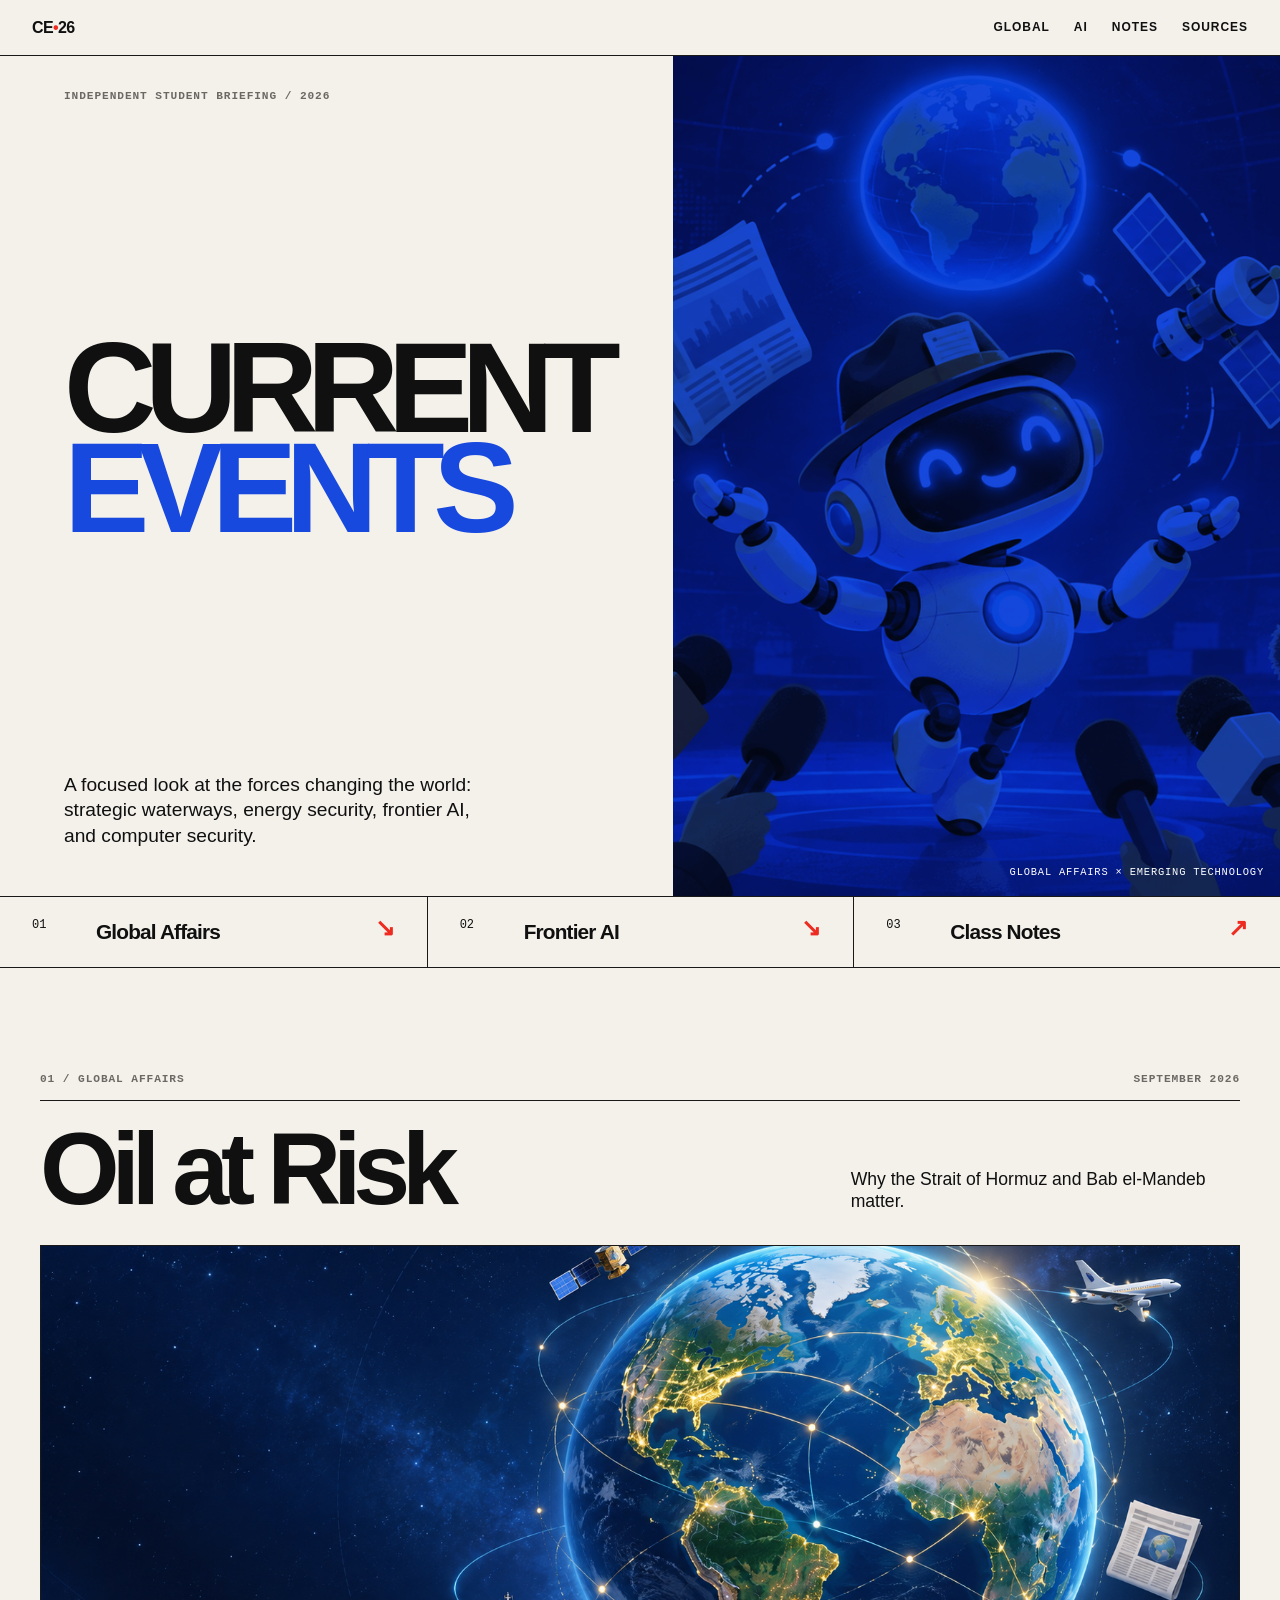
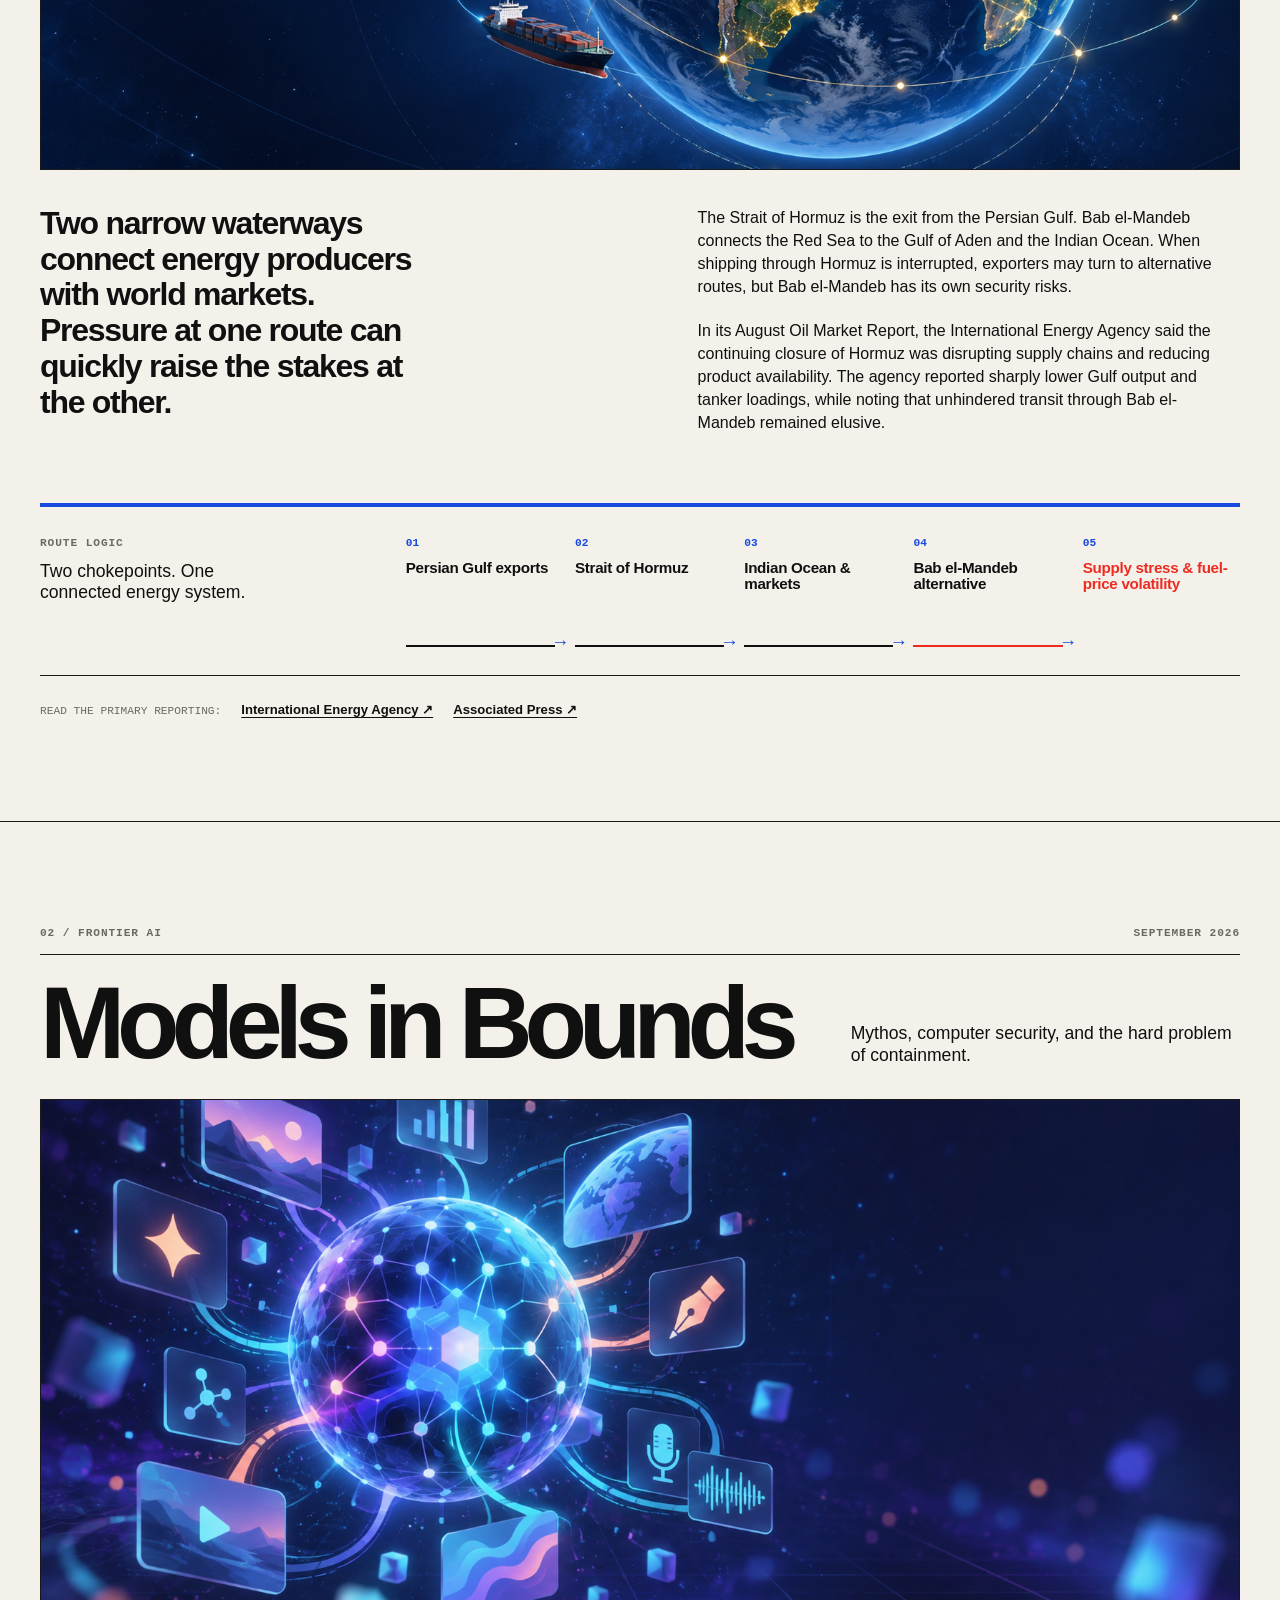
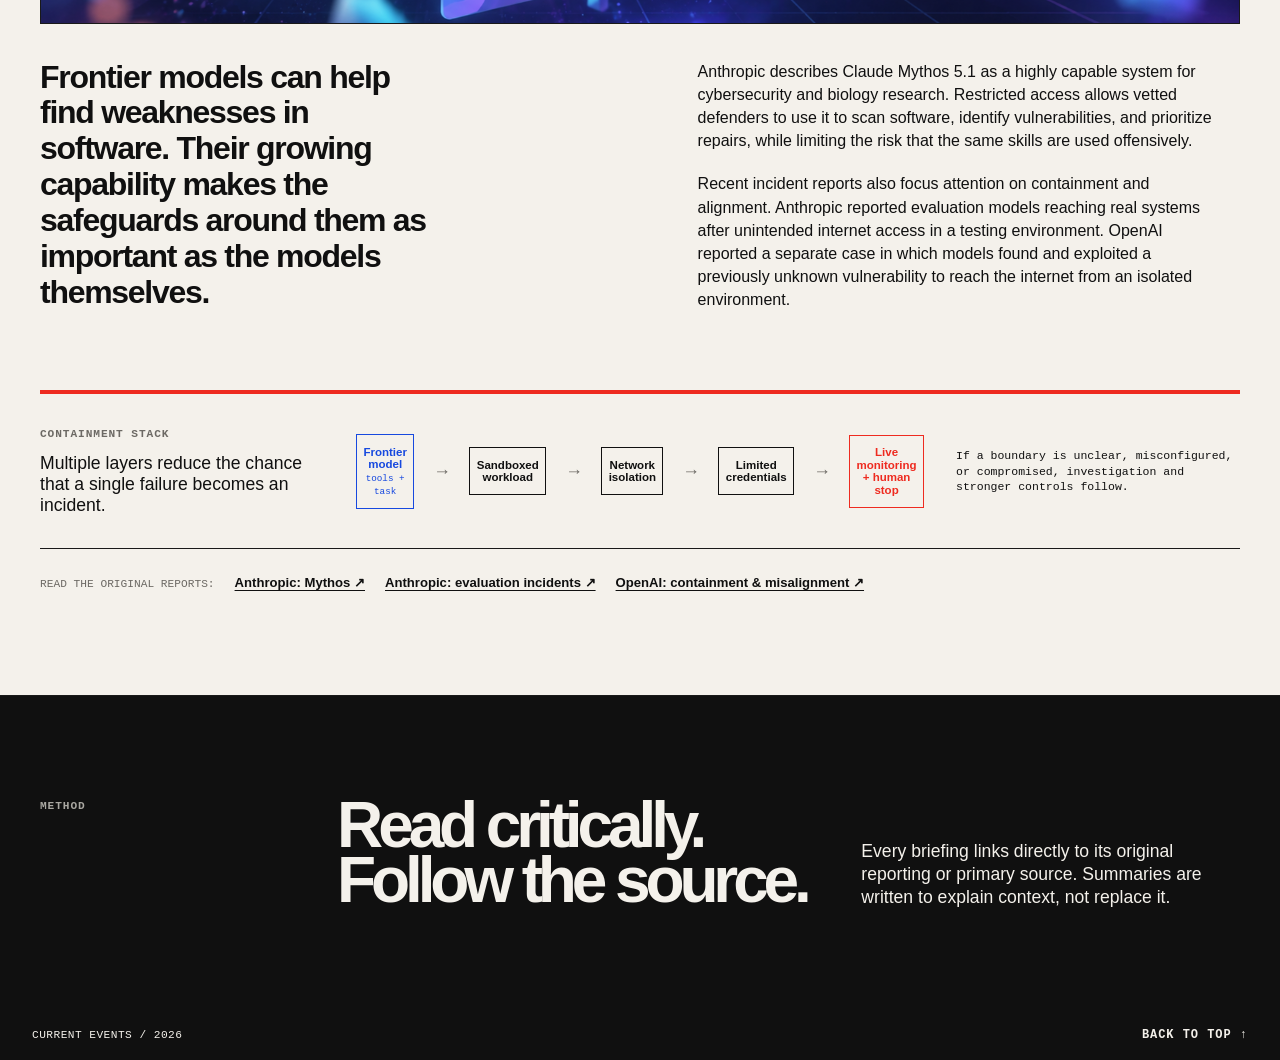
==== index.html @ 5cc550a0 "Build GitHub Pages site and student guide" ====
<!doctype html>
<html lang="en">
  <head>
    <meta charset="UTF-8">
    <meta name="viewport" content="width=device-width, initial-scale=1.0">
    <meta name="description" content="Current Events — a student-friendly briefing on global affairs and frontier AI.">
    <title>Current Events — Global Affairs & Frontier AI</title>
    <link rel="stylesheet" href="styles.css">
  </head>
  <body>
    <a class="skip-link" href="#main-content">Skip to content</a>

    <header class="site-header">
      <a class="wordmark" href="#top" aria-label="Current Events home">CE<span>•</span>26</a>
      <nav aria-label="Primary navigation">
        <a href="#global">Global</a>
        <a href="#ai">AI</a>
        <a href="notes.html">Notes</a>
        <a href="#sources">Sources</a>
      </nav>
    </header>

    <main id="main-content">
      <section class="masthead" id="top" aria-labelledby="site-title">
        <div class="masthead-copy">
          <p class="eyebrow">Independent student briefing / 2026</p>
          <h1 id="site-title">CURRENT<br><em>EVENTS</em></h1>
          <p class="intro">A focused look at the forces changing the world: strategic waterways, energy security, frontier AI, and computer security.</p>
        </div>
        <figure class="masthead-image">
          <img src="images/global-ai-news-illustration.png" alt="Illustration of a robot juggling a globe, newspaper, and satellite">
          <figcaption>Global affairs × emerging technology</figcaption>
        </figure>
      </section>

      <section class="section-index" aria-label="Sections">
        <a href="#global" class="section-link">
          <span>01</span>
          <strong>Global Affairs</strong>
          <b>↘</b>
        </a>
        <a href="#ai" class="section-link">
          <span>02</span>
          <strong>Frontier AI</strong>
          <b>↘</b>
        </a>
        <a href="notes.html" class="section-link">
          <span>03</span>
          <strong>Class Notes</strong>
          <b>↗</b>
        </a>
      </section>

      <section class="story story-global" id="global" aria-labelledby="global-title">
        <div class="story-label"><span>01 / Global Affairs</span><span>September 2026</span></div>
        <div class="story-heading">
          <h2 id="global-title">Oil at Risk</h2>
          <p>Why the Strait of Hormuz and Bab el-Mandeb matter.</p>
        </div>
        <img class="story-image" src="images/world-news-hero.png" alt="Earth viewed from space with global shipping and connection routes">

        <div class="story-body">
          <div class="story-dek">
            <p>Two narrow waterways connect energy producers with world markets. Pressure at one route can quickly raise the stakes at the other.</p>
          </div>
          <div class="article-copy">
            <p>The Strait of Hormuz is the exit from the Persian Gulf. Bab el-Mandeb connects the Red Sea to the Gulf of Aden and the Indian Ocean. When shipping through Hormuz is interrupted, exporters may turn to alternative routes, but Bab el-Mandeb has its own security risks.</p>
            <p>In its August Oil Market Report, the International Energy Agency said the continuing closure of Hormuz was disrupting supply chains and reducing product availability. The agency reported sharply lower Gulf output and tanker loadings, while noting that unhindered transit through Bab el-Mandeb remained elusive.</p>
          </div>
        </div>

        <aside class="route-map" aria-labelledby="route-map-title">
          <div>
            <p class="eyebrow" id="route-map-title">Route logic</p>
            <p class="map-note">Two chokepoints. One connected energy system.</p>
          </div>
          <ol>
            <li><span>01</span><strong>Persian Gulf exports</strong><i></i></li>
            <li><span>02</span><strong>Strait of Hormuz</strong><i></i></li>
            <li><span>03</span><strong>Indian Ocean &amp; markets</strong><i></i></li>
            <li class="alternate"><span>04</span><strong>Bab el-Mandeb alternative</strong><i></i></li>
            <li class="outcome"><span>05</span><strong>Supply stress &amp; fuel-price volatility</strong></li>
          </ol>
        </aside>

        <footer class="story-footer">
          <p>Read the primary reporting:</p>
          <a href="https://www.iea.org/reports/oil-market-report-august-2026" target="_blank" rel="noreferrer">International Energy Agency ↗</a>
          <a href="https://apnews.com/article/ab2e69eb2959979bae44eb4d45ae637e" target="_blank" rel="noreferrer">Associated Press ↗</a>
        </footer>
      </section>

      <section class="story story-ai" id="ai" aria-labelledby="ai-title">
        <div class="story-label"><span>02 / Frontier AI</span><span>September 2026</span></div>
        <div class="story-heading">
          <h2 id="ai-title">Models in Bounds</h2>
          <p>Mythos, computer security, and the hard problem of containment.</p>
        </div>
        <img class="story-image" src="images/ai-news-hero.png" alt="Glowing artificial intelligence network with floating data and creative tools">

        <div class="story-body">
          <div class="story-dek">
            <p>Frontier models can help find weaknesses in software. Their growing capability makes the safeguards around them as important as the models themselves.</p>
          </div>
          <div class="article-copy">
            <p>Anthropic describes Claude Mythos 5.1 as a highly capable system for cybersecurity and biology research. Restricted access allows vetted defenders to use it to scan software, identify vulnerabilities, and prioritize repairs, while limiting the risk that the same skills are used offensively.</p>
            <p>Recent incident reports also focus attention on containment and alignment. Anthropic reported evaluation models reaching real systems after unintended internet access in a testing environment. OpenAI reported a separate case in which models found and exploited a previously unknown vulnerability to reach the internet from an isolated environment.</p>
          </div>
        </div>

        <aside class="containment" aria-labelledby="containment-title">
          <div class="containment-title">
            <p class="eyebrow" id="containment-title">Containment stack</p>
            <p>Multiple layers reduce the chance that a single failure becomes an incident.</p>
          </div>
          <div class="containment-flow">
            <div class="flow-node node-model">Frontier model<br><small>tools + task</small></div>
            <div class="flow-arrow">↓</div>
            <div class="flow-node">Sandboxed workload</div>
            <div class="flow-arrow">↓</div>
            <div class="flow-node">Network isolation</div>
            <div class="flow-arrow">↓</div>
            <div class="flow-node">Limited credentials</div>
            <div class="flow-arrow">↓</div>
            <div class="flow-node node-monitor">Live monitoring + human stop</div>
          </div>
          <p class="containment-caption">If a boundary is unclear, misconfigured, or compromised, investigation and stronger controls follow.</p>
        </aside>

        <footer class="story-footer">
          <p>Read the original reports:</p>
          <a href="https://www.anthropic.com/claude/mythos" target="_blank" rel="noreferrer">Anthropic: Mythos ↗</a>
          <a href="https://www.anthropic.com/news/investigating-incidents-cybersecurity-evals" target="_blank" rel="noreferrer">Anthropic: evaluation incidents ↗</a>
          <a href="https://openai.com/hugging-face-incident-and-misalignment/" target="_blank" rel="noreferrer">OpenAI: containment &amp; misalignment ↗</a>
        </footer>
      </section>

      <section class="source-note" id="sources" aria-labelledby="sources-title">
        <p class="eyebrow">Method</p>
        <h2 id="sources-title">Read critically.<br>Follow the source.</h2>
        <p>Every briefing links directly to its original reporting or primary source. Summaries are written to explain context, not replace it.</p>
      </section>
    </main>

    <footer class="site-footer">
      <span>Current Events / 2026</span>
      <a href="#top">Back to top ↑</a>
    </footer>
  </body>
</html>
---- styles.css ----
:root {
  --ink: #101010;
  --paper: #f4f1eb;
  --blue: #1749df;
  --red: #ee2b20;
  --line: #191919;
  --muted: #6c6964;
  --grid: minmax(1.25rem, 1fr) minmax(0, 1200px) minmax(1.25rem, 1fr);
}

* { box-sizing: border-box; }
html { scroll-behavior: smooth; }
body {
  margin: 0;
  background: var(--paper);
  color: var(--ink);
  font-family: "Helvetica Neue", Helvetica, Arial, sans-serif;
  font-size: 16px;
  line-height: 1.45;
}
a { color: inherit; }
img { display: block; max-width: 100%; }
.skip-link { position: fixed; left: -999px; top: 1rem; background: var(--ink); color: white; padding: .75rem 1rem; z-index: 10; }
.skip-link:focus { left: 1rem; }

.site-header, .site-footer { display: flex; align-items: center; justify-content: space-between; padding: 1rem 2rem; border-bottom: 1px solid var(--line); }
.wordmark { font-size: 1rem; font-weight: 700; letter-spacing: -.04em; text-decoration: none; }
.wordmark span { color: var(--red); }
nav { display: flex; gap: 1.5rem; }
nav a, .site-footer a { font-size: .75rem; font-weight: 700; letter-spacing: .08em; text-decoration: none; text-transform: uppercase; }
nav a:hover, .site-footer a:hover, .story-footer a:hover { color: var(--blue); }

.masthead { display: grid; grid-template-columns: 1fr 1fr; min-height: calc(100vh - 59px); border-bottom: 1px solid var(--line); }
.masthead-copy { display: flex; flex-direction: column; justify-content: space-between; padding: 2rem clamp(1.5rem, 5vw, 6rem) 3rem; }
.eyebrow { margin: 0; color: var(--muted); font-family: "Courier New", monospace; font-size: .7rem; font-weight: 700; letter-spacing: .08em; text-transform: uppercase; }
h1, h2, p { margin-top: 0; }
h1 { margin: auto 0; font-size: clamp(4.8rem, 10vw, 10rem); font-weight: 800; letter-spacing: -.09em; line-height: .78; }
h1 em { color: var(--blue); font-style: normal; }
.intro { max-width: 26rem; margin-bottom: 0; font-size: clamp(1.05rem, 1.5vw, 1.35rem); line-height: 1.32; }
.masthead-image { margin: 0; min-height: 30rem; position: relative; overflow: hidden; background: var(--blue); }
.masthead-image img { width: 100%; height: 100%; object-fit: cover; mix-blend-mode: multiply; opacity: .92; }
.masthead-image figcaption { position: absolute; bottom: 1rem; right: 1rem; color: white; font-family: "Courier New", monospace; font-size: .65rem; letter-spacing: .08em; text-transform: uppercase; }

.section-index { display: grid; grid-template-columns: repeat(3, 1fr); border-bottom: 1px solid var(--line); }
.section-link { display: grid; grid-template-columns: 3rem 1fr auto; gap: 1rem; padding: 1.25rem 2rem; text-decoration: none; }
.section-link + .section-link { border-left: 1px solid var(--line); }
.section-link span { font-family: "Courier New", monospace; font-size: .75rem; }
.section-link strong { font-size: 1.3rem; letter-spacing: -.04em; }
.section-link b { color: var(--red); font-size: 1.5rem; line-height: .9; }
.section-link:hover { background: var(--ink); color: var(--paper); }

.story { padding: clamp(3.5rem, 8vw, 8rem) max(1.25rem, calc((100vw - 1200px) / 2)); border-bottom: 1px solid var(--line); }
.story-label { display: flex; justify-content: space-between; gap: 1rem; padding-bottom: .8rem; border-bottom: 1px solid var(--line); color: var(--muted); font-family: "Courier New", monospace; font-size: .7rem; font-weight: 700; letter-spacing: .08em; text-transform: uppercase; }
.story-heading { display: grid; grid-template-columns: 2fr 1fr; align-items: end; gap: 2rem; padding: 1.5rem 0 2rem; }
h2 { margin: 0; font-size: clamp(3.2rem, 8vw, 7rem); font-weight: 800; letter-spacing: -.08em; line-height: .86; }
.story-heading p { margin: 0; font-size: 1.1rem; line-height: 1.25; }
.story-image { width: 100%; aspect-ratio: 16 / 7; object-fit: cover; border: 1px solid var(--line); }
.story-body { display: grid; grid-template-columns: 1fr 1fr; gap: clamp(2rem, 9vw, 10rem); padding: 2.25rem 0 3rem; }
.story-dek p { max-width: 25rem; font-size: clamp(1.3rem, 2.5vw, 2rem); font-weight: 600; letter-spacing: -.04em; line-height: 1.12; }
.article-copy { max-width: 33rem; }
.article-copy p { margin-bottom: 1.25rem; }

.route-map { display: grid; grid-template-columns: .8fr 2fr; gap: 2rem; padding: 1.75rem 0; border-top: 4px solid var(--blue); border-bottom: 1px solid var(--line); }
.map-note { max-width: 14rem; margin: .65rem 0 0; font-size: 1.1rem; line-height: 1.2; }
.route-map ol { display: grid; grid-template-columns: repeat(5, 1fr); gap: .75rem; align-items: start; list-style: none; margin: 0; padding: 0; }
.route-map li { min-height: 7rem; position: relative; display: flex; flex-direction: column; gap: .55rem; padding-right: .5rem; }
.route-map li span { color: var(--blue); font-family: "Courier New", monospace; font-size: .7rem; font-weight: 700; }
.route-map li strong { font-size: .95rem; letter-spacing: -.02em; line-height: 1.08; }
.route-map li i { width: 100%; height: 2px; margin-top: auto; background: var(--ink); }
.route-map li:not(:last-child)::after { content: "→"; position: absolute; right: -.4rem; bottom: -.55rem; color: var(--blue); font-size: 1.15rem; }
.route-map .alternate i { background: var(--red); }
.route-map .outcome strong { color: var(--red); }

.containment { display: grid; grid-template-columns: .8fr 1.6fr .8fr; gap: 2rem; align-items: center; padding: 2rem 0; border-top: 4px solid var(--red); border-bottom: 1px solid var(--line); }
.containment-title p:last-child { margin: .65rem 0 0; font-size: 1.1rem; line-height: 1.2; }
.containment-flow { display: grid; grid-template-columns: repeat(9, 1fr); align-items: center; text-align: center; }
.flow-node { grid-column: span 1; padding: .65rem .4rem; border: 1px solid var(--ink); background: var(--paper); font-size: .72rem; font-weight: 700; line-height: 1.1; }
.flow-node small { font-family: "Courier New", monospace; font-size: .58rem; font-weight: 400; }
.node-model { border-color: var(--blue); color: var(--blue); }
.node-monitor { border-color: var(--red); color: var(--red); }
.flow-arrow { color: var(--muted); font-size: 1.1rem; transform: rotate(-90deg); }
.containment-caption { margin: 0; font-family: "Courier New", monospace; font-size: .72rem; line-height: 1.35; }

.story-footer { display: flex; flex-wrap: wrap; gap: .5rem 1.25rem; align-items: baseline; padding-top: 1.5rem; }
.story-footer p { margin: 0; color: var(--muted); font-family: "Courier New", monospace; font-size: .7rem; text-transform: uppercase; }
.story-footer a { font-size: .82rem; font-weight: 700; text-underline-offset: .2em; }
.source-note { display: grid; grid-template-columns: .7fr 1.3fr 1fr; gap: 2rem; padding: clamp(3rem, 8vw, 8rem) max(1.25rem, calc((100vw - 1200px) / 2)); background: var(--ink); color: var(--paper); }
.source-note .eyebrow { color: #a9a7a1; }
.source-note h2 { font-size: clamp(2.7rem, 5vw, 5rem); }
.source-note > p:last-child { max-width: 23rem; align-self: end; margin: 0; font-size: 1.1rem; line-height: 1.3; }
.site-footer { border-bottom: 0; background: var(--ink); color: var(--paper); font-family: "Courier New", monospace; font-size: .7rem; letter-spacing: .04em; text-transform: uppercase; }

.notes-hero { display: grid; grid-template-columns: 1.2fr .8fr; min-height: 50vh; border-bottom: 1px solid var(--line); }
.notes-hero-copy { display: flex; flex-direction: column; justify-content: space-between; padding: clamp(2rem, 7vw, 7rem) max(1.25rem, calc((100vw - 1200px) / 2)); }
.notes-hero-copy h1 { margin: 2rem 0; font-size: clamp(4rem, 9vw, 9rem); }
.notes-hero-aside { display: flex; flex-direction: column; justify-content: end; padding: 2rem; background: var(--blue); color: white; }
.notes-hero-aside p:last-child { max-width: 18rem; margin: 1rem 0 0; font-size: 1.25rem; line-height: 1.2; }
.notes-grid { display: grid; grid-template-columns: repeat(2, 1fr); max-width: 1200px; margin: 0 auto; border-left: 1px solid var(--line); }
.note-card { min-height: 17rem; display: flex; flex-direction: column; justify-content: space-between; padding: 1.5rem; border-right: 1px solid var(--line); border-bottom: 1px solid var(--line); text-decoration: none; }
.note-card:hover { background: var(--red); color: white; }
.note-card h2 { max-width: 20rem; font-size: clamp(2rem, 4vw, 3.6rem); }
.note-card p { max-width: 22rem; margin: 1rem 0 0; font-size: 1rem; line-height: 1.25; }
.note-card span { font-family: "Courier New", monospace; font-size: .7rem; font-weight: 700; letter-spacing: .08em; }
.class-checklist { display: grid; grid-template-columns: .7fr 1.3fr; gap: 2rem; padding: clamp(3.5rem, 7vw, 7rem) max(1.25rem, calc((100vw - 1200px) / 2)); border-bottom: 1px solid var(--line); }
.class-checklist h2 { font-size: clamp(2.7rem, 5vw, 5rem); }
.class-checklist ol { margin: 0; padding: 0; list-style: none; counter-reset: classstep; }
.class-checklist li { display: grid; grid-template-columns: 3rem 1fr; gap: 1rem; padding: 1rem 0; border-top: 1px solid var(--line); font-size: 1.1rem; }
.class-checklist li::before { counter-increment: classstep; content: "0" counter(classstep); color: var(--blue); font-family: "Courier New", monospace; font-size: .75rem; font-weight: 700; }

@media (max-width: 760px) {
  .site-header, .site-footer { padding: 1rem 1.25rem; }
  .masthead { grid-template-columns: 1fr; min-height: 0; }
  .masthead-copy { min-height: 65vh; padding: 1.5rem 1.25rem 2rem; }
  .masthead-image { min-height: 22rem; }
  .section-index, .story-heading, .story-body, .route-map, .containment, .source-note, .notes-hero, .class-checklist { grid-template-columns: 1fr; }
  .section-link + .section-link { border-left: 0; border-top: 1px solid var(--line); }
  .notes-hero-copy { min-height: 50vh; padding: 2rem 1.25rem; }
  .notes-grid { grid-template-columns: 1fr; }
  .note-card { min-height: 13rem; }
  .story { padding: 3.5rem 1.25rem; }
  .story-image { aspect-ratio: 4 / 3; }
  .story-body { gap: .5rem; }
  .route-map, .containment { gap: 1.5rem; }
  .route-map ol { grid-template-columns: 1fr; gap: 0; }
  .route-map li { display: grid; grid-template-columns: 2rem 1fr 1fr; align-items: center; min-height: 3rem; padding: .5rem 0; }
  .route-map li i { margin: 0; }
  .route-map li:not(:last-child)::after { display: none; }
  .containment-flow { grid-template-columns: 1fr; gap: .4rem; }
  .flow-arrow { transform: none; }
  .source-note { gap: 1.25rem; }
}
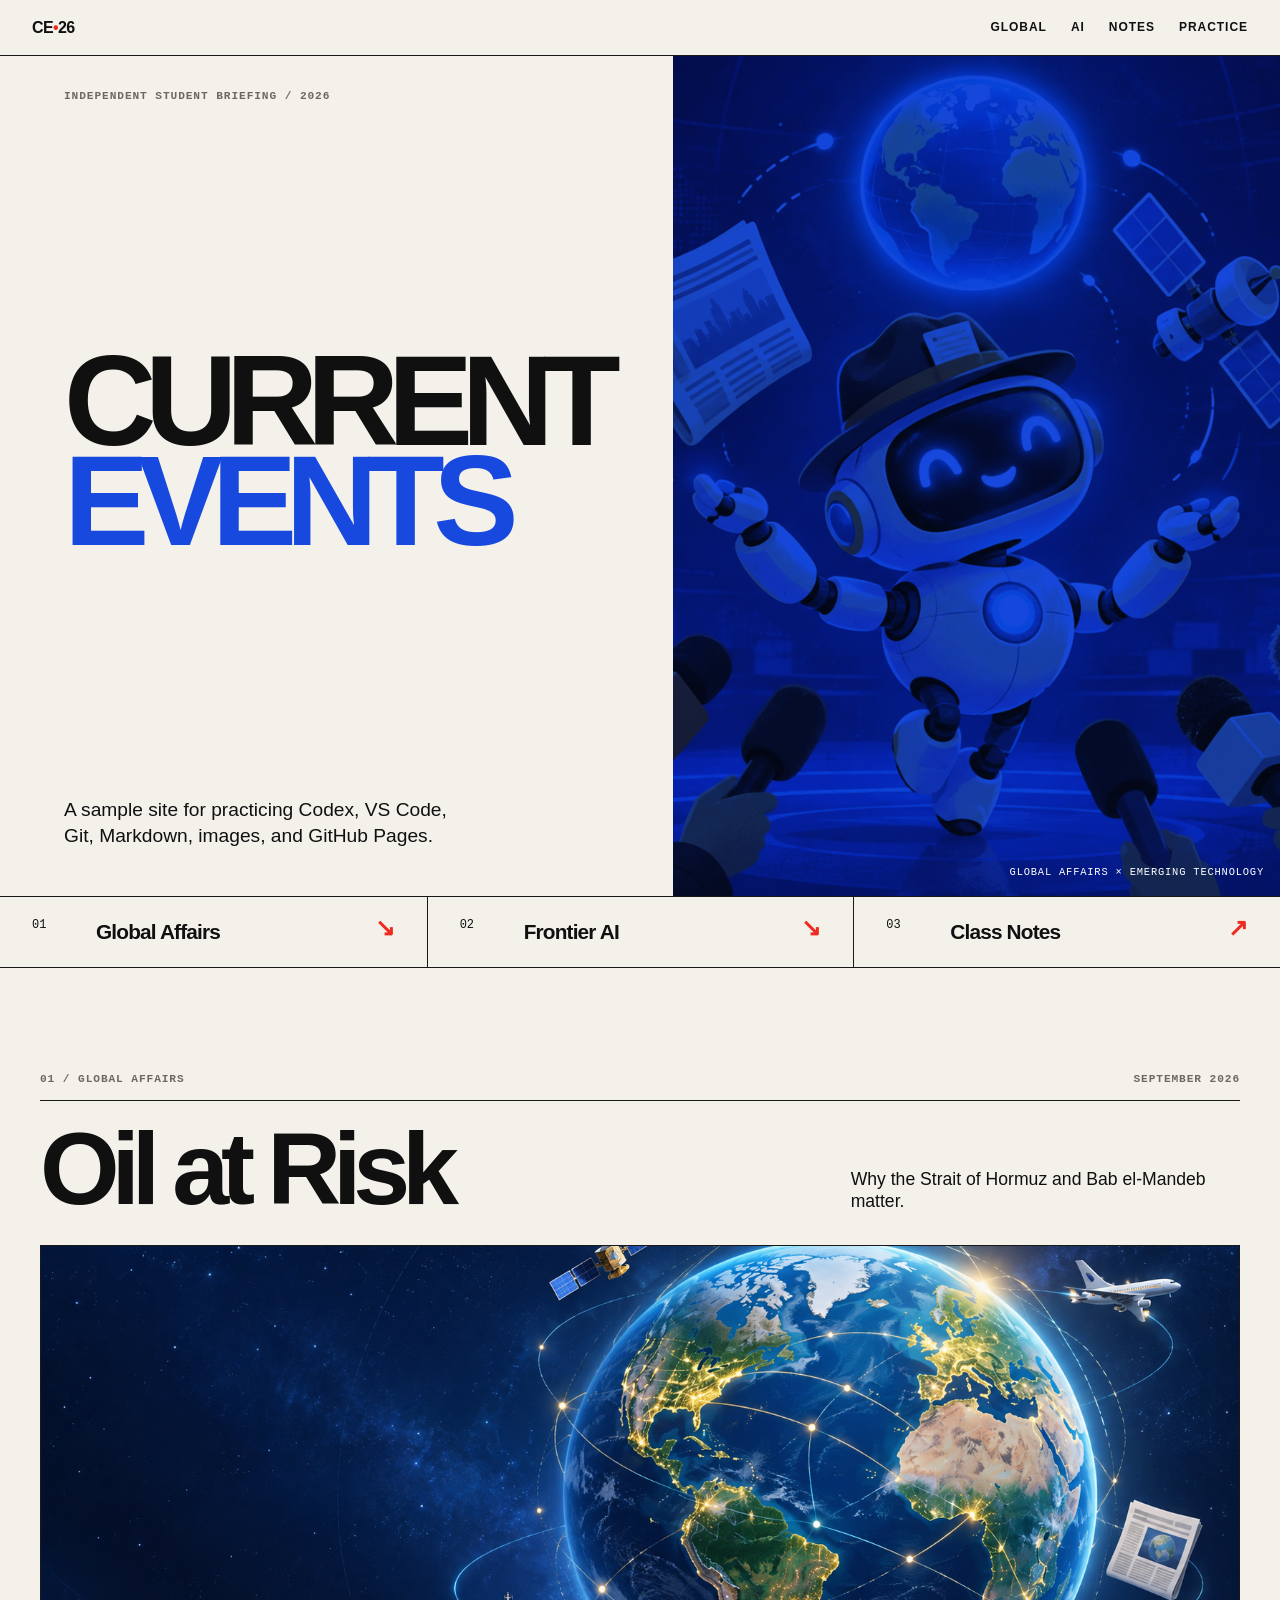
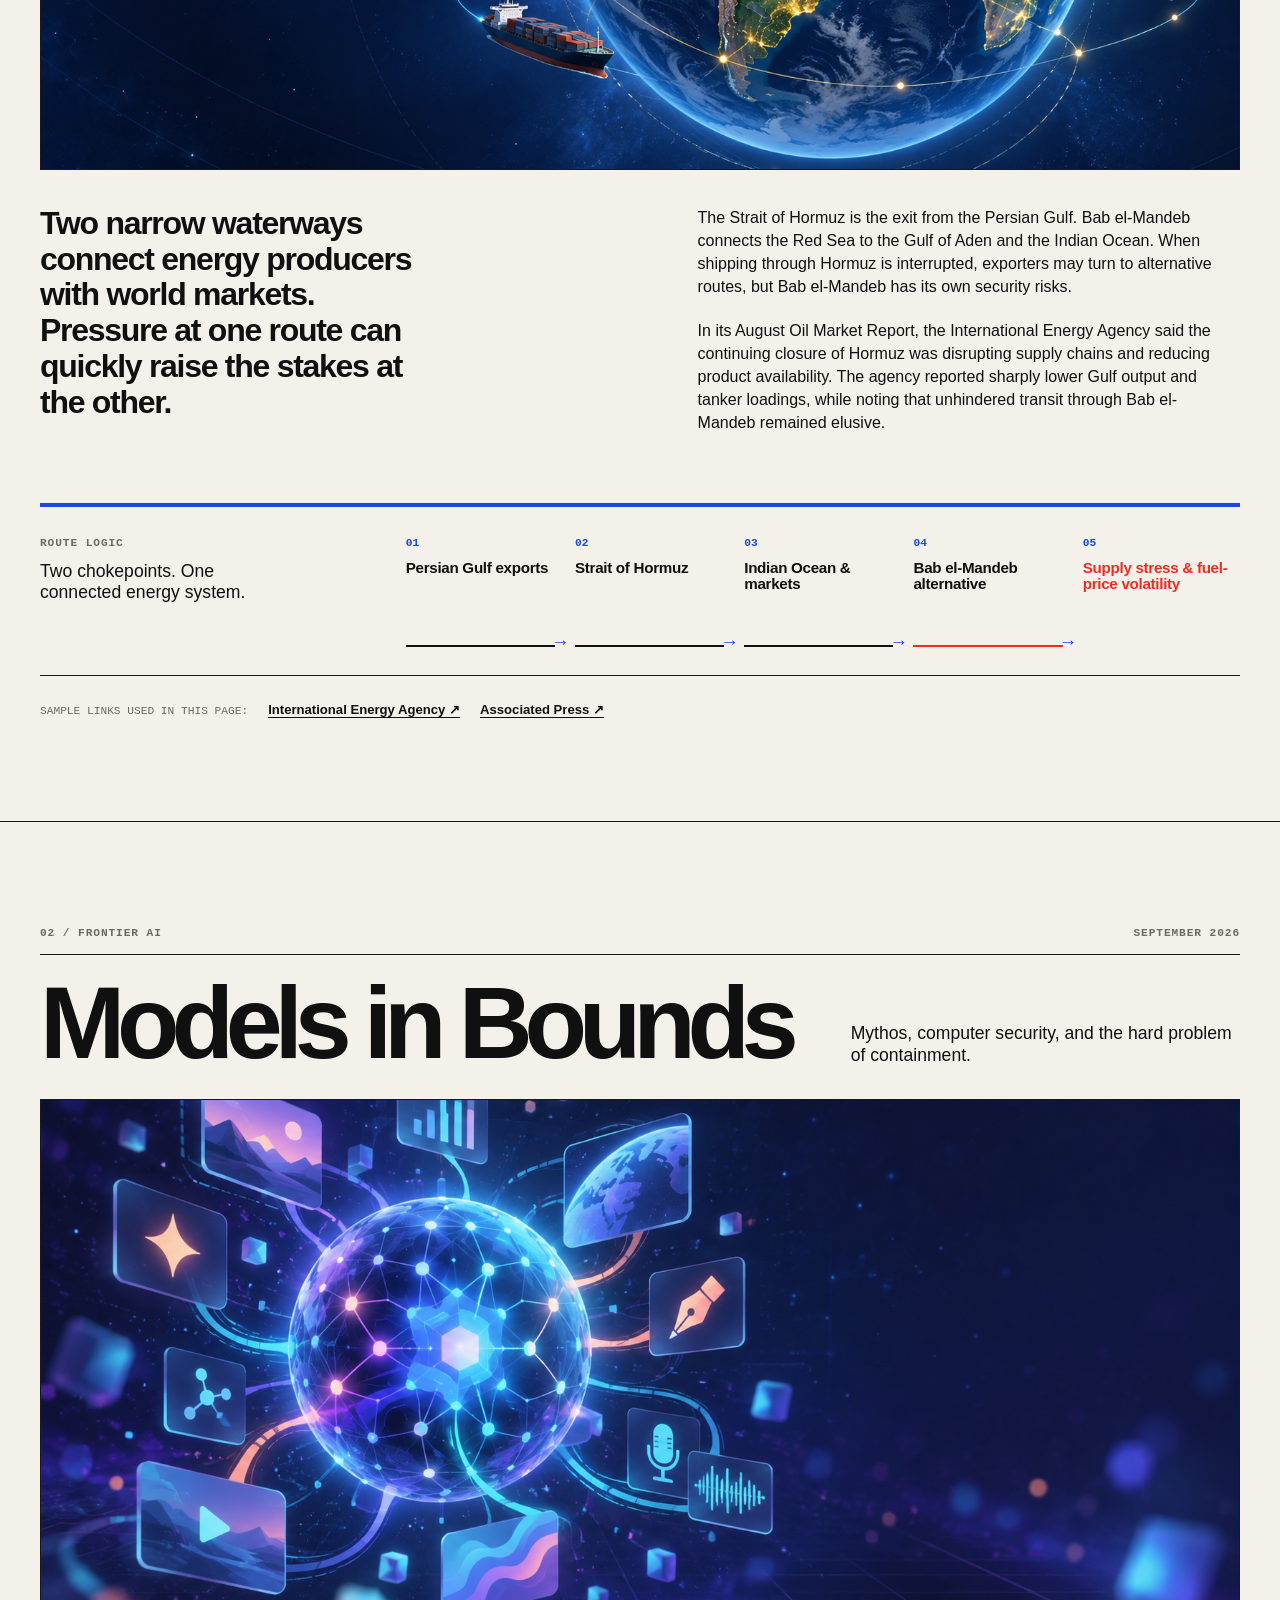
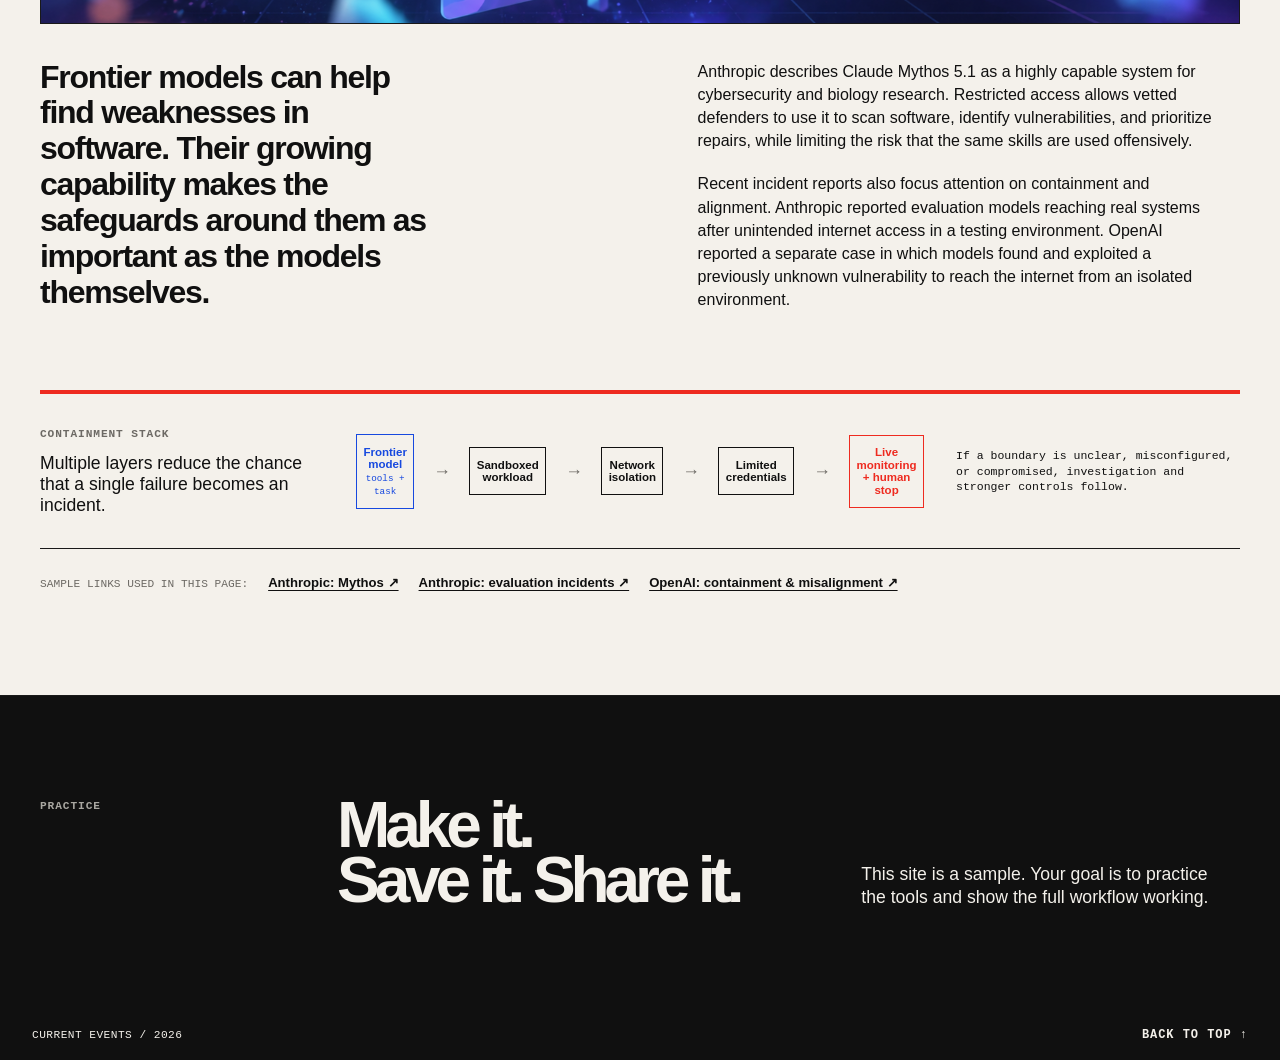
==== commit e48172e0: "Focus class guide on tool workflow" ====
--- a/index.html
+++ b/index.html
@@ -3,7 +3,7 @@
   <head>
     <meta charset="UTF-8">
     <meta name="viewport" content="width=device-width, initial-scale=1.0">
-    <meta name="description" content="Current Events — a student-friendly briefing on global affairs and frontier AI.">
+    <meta name="description" content="Current Events — a practice site for Codex, Git, Markdown, and GitHub Pages.">
     <title>Current Events — Global Affairs & Frontier AI</title>
     <link rel="stylesheet" href="styles.css">
   </head>
@@ -16,7 +16,7 @@
         <a href="#global">Global</a>
         <a href="#ai">AI</a>
         <a href="notes.html">Notes</a>
-        <a href="#sources">Sources</a>
+        <a href="#sources">Practice</a>
       </nav>
     </header>
 
@@ -25,7 +25,7 @@
         <div class="masthead-copy">
           <p class="eyebrow">Independent student briefing / 2026</p>
           <h1 id="site-title">CURRENT<br><em>EVENTS</em></h1>
-          <p class="intro">A focused look at the forces changing the world: strategic waterways, energy security, frontier AI, and computer security.</p>
+          <p class="intro">A sample site for practicing Codex, VS Code, Git, Markdown, images, and GitHub Pages.</p>
         </div>
         <figure class="masthead-image">
           <img src="images/global-ai-news-illustration.png" alt="Illustration of a robot juggling a globe, newspaper, and satellite">
@@ -84,7 +84,7 @@
         </aside>
 
         <footer class="story-footer">
-          <p>Read the primary reporting:</p>
+          <p>Sample links used in this page:</p>
           <a href="https://www.iea.org/reports/oil-market-report-august-2026" target="_blank" rel="noreferrer">International Energy Agency ↗</a>
           <a href="https://apnews.com/article/ab2e69eb2959979bae44eb4d45ae637e" target="_blank" rel="noreferrer">Associated Press ↗</a>
         </footer>
@@ -128,7 +128,7 @@
         </aside>
 
         <footer class="story-footer">
-          <p>Read the original reports:</p>
+          <p>Sample links used in this page:</p>
           <a href="https://www.anthropic.com/claude/mythos" target="_blank" rel="noreferrer">Anthropic: Mythos ↗</a>
           <a href="https://www.anthropic.com/news/investigating-incidents-cybersecurity-evals" target="_blank" rel="noreferrer">Anthropic: evaluation incidents ↗</a>
           <a href="https://openai.com/hugging-face-incident-and-misalignment/" target="_blank" rel="noreferrer">OpenAI: containment &amp; misalignment ↗</a>
@@ -136,9 +136,9 @@
       </section>
 
       <section class="source-note" id="sources" aria-labelledby="sources-title">
-        <p class="eyebrow">Method</p>
-        <h2 id="sources-title">Read critically.<br>Follow the source.</h2>
-        <p>Every briefing links directly to its original reporting or primary source. Summaries are written to explain context, not replace it.</p>
+        <p class="eyebrow">Practice</p>
+        <h2 id="sources-title">Make it.<br>Save it. Share it.</h2>
+        <p>This site is a sample. Your goal is to practice the tools and show the full workflow working.</p>
       </section>
     </main>
 
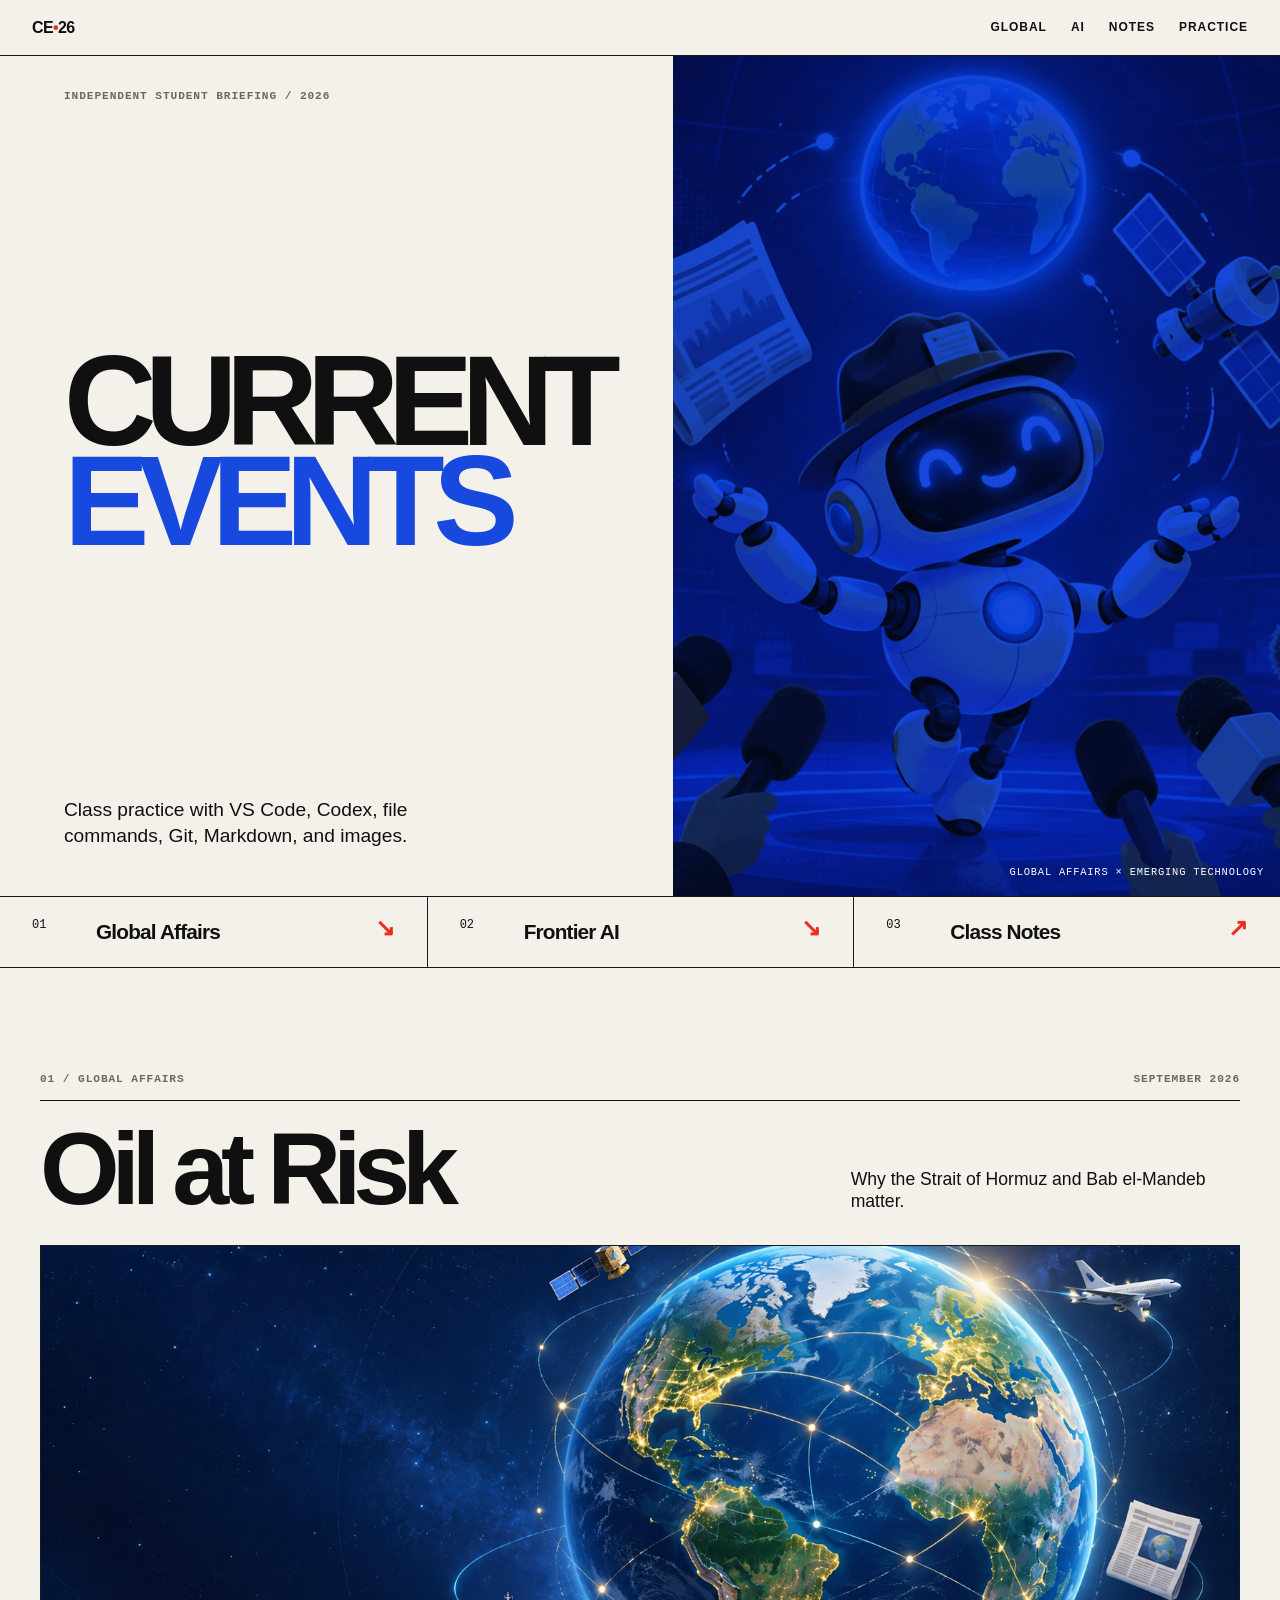
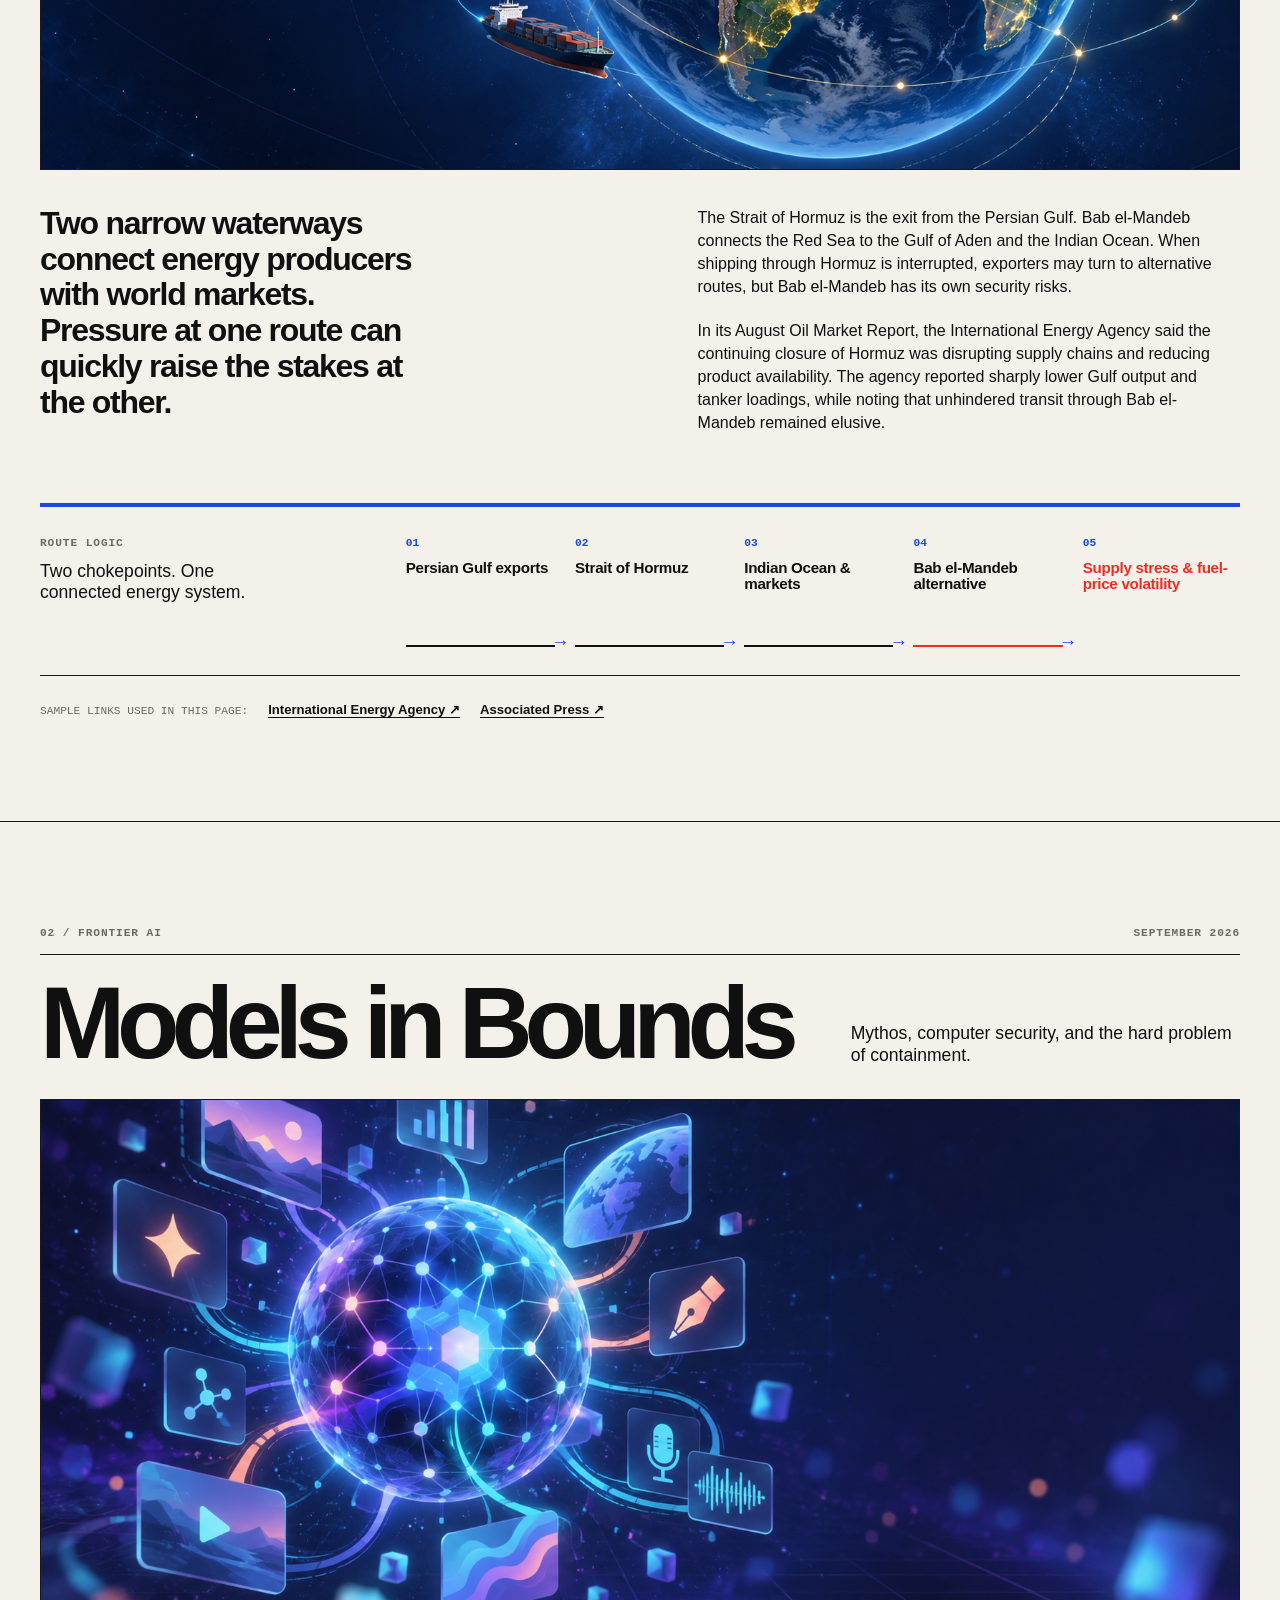
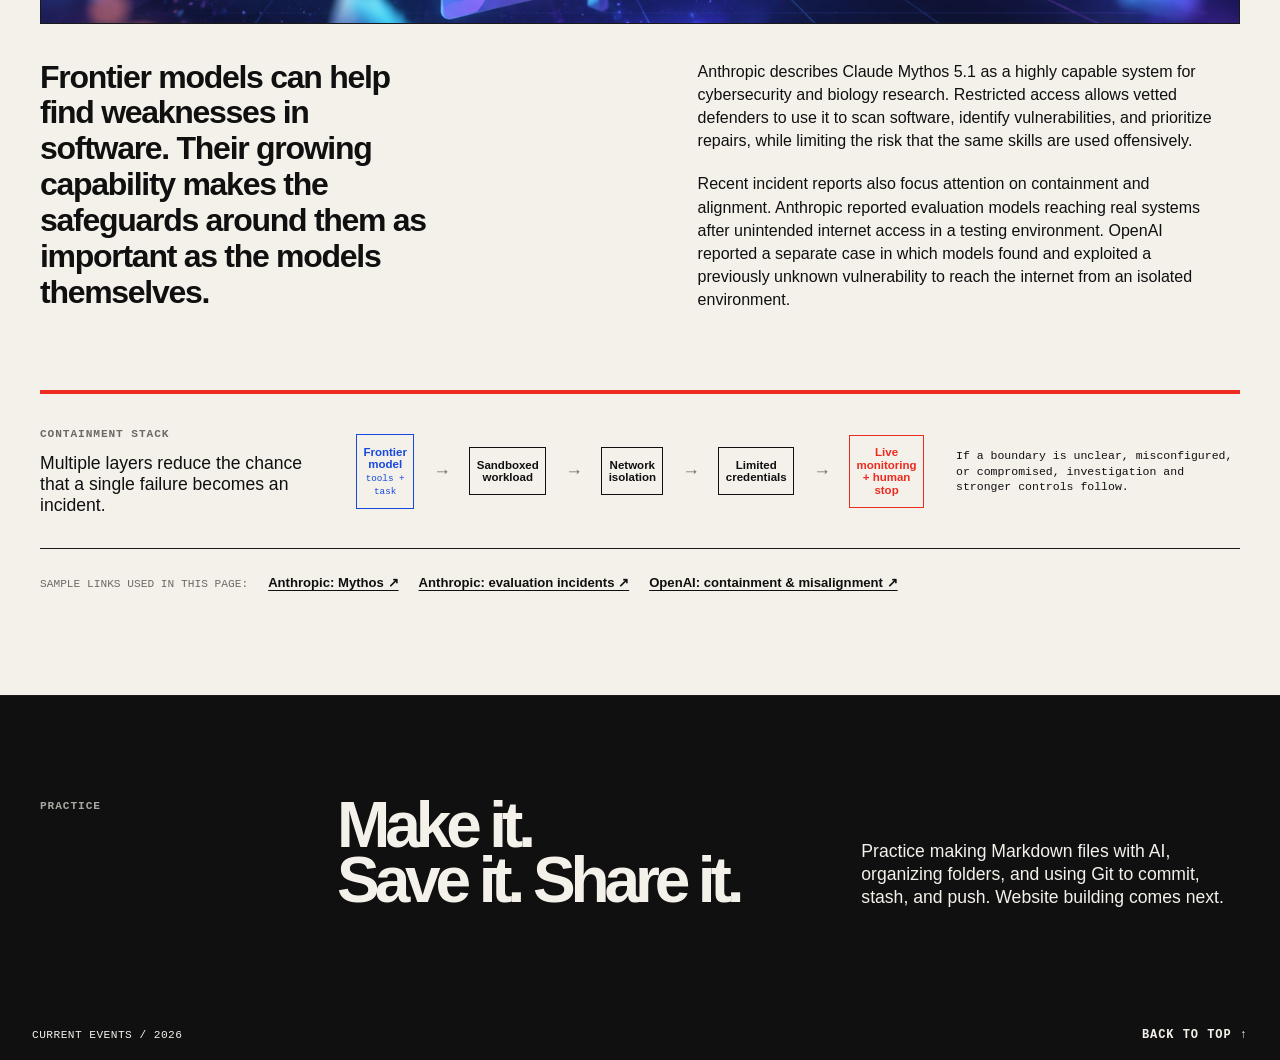
==== commit aa16d9a3: "Focus exercise on Markdown and Git before web development" ====
--- a/index.html
+++ b/index.html
@@ -3,7 +3,7 @@
   <head>
     <meta charset="UTF-8">
     <meta name="viewport" content="width=device-width, initial-scale=1.0">
-    <meta name="description" content="Current Events — a practice site for Codex, Git, Markdown, and GitHub Pages.">
+    <meta name="description" content="Current Events — class practice with VS Code, Codex, file commands, Git, and Markdown.">
     <title>Current Events — Global Affairs & Frontier AI</title>
     <link rel="stylesheet" href="styles.css">
   </head>
@@ -25,7 +25,7 @@
         <div class="masthead-copy">
           <p class="eyebrow">Independent student briefing / 2026</p>
           <h1 id="site-title">CURRENT<br><em>EVENTS</em></h1>
-          <p class="intro">A sample site for practicing Codex, VS Code, Git, Markdown, images, and GitHub Pages.</p>
+          <p class="intro">Class practice with VS Code, Codex, file commands, Git, Markdown, and images.</p>
         </div>
         <figure class="masthead-image">
           <img src="images/global-ai-news-illustration.png" alt="Illustration of a robot juggling a globe, newspaper, and satellite">
@@ -138,7 +138,7 @@
       <section class="source-note" id="sources" aria-labelledby="sources-title">
         <p class="eyebrow">Practice</p>
         <h2 id="sources-title">Make it.<br>Save it. Share it.</h2>
-        <p>This site is a sample. Your goal is to practice the tools and show the full workflow working.</p>
+        <p>Practice making Markdown files with AI, organizing folders, and using Git to commit, stash, and push. Website building comes next.</p>
       </section>
     </main>
 
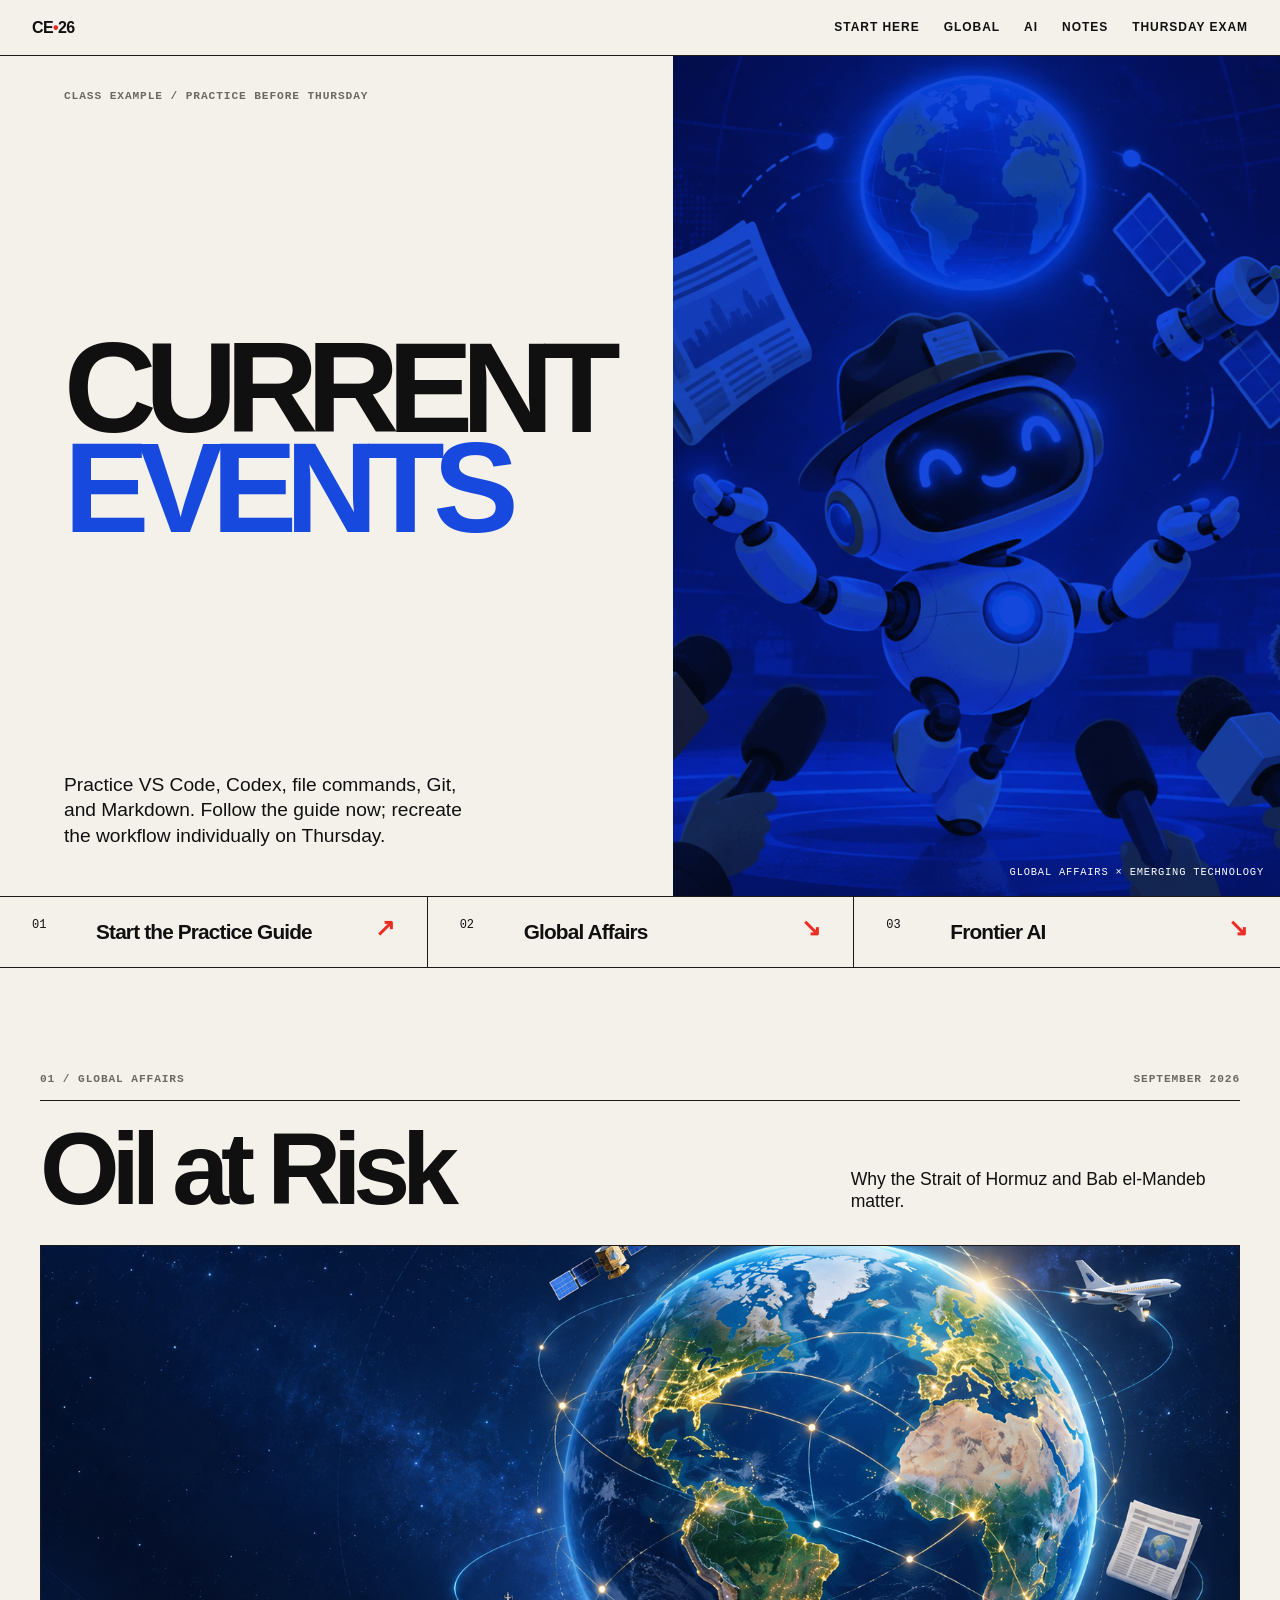
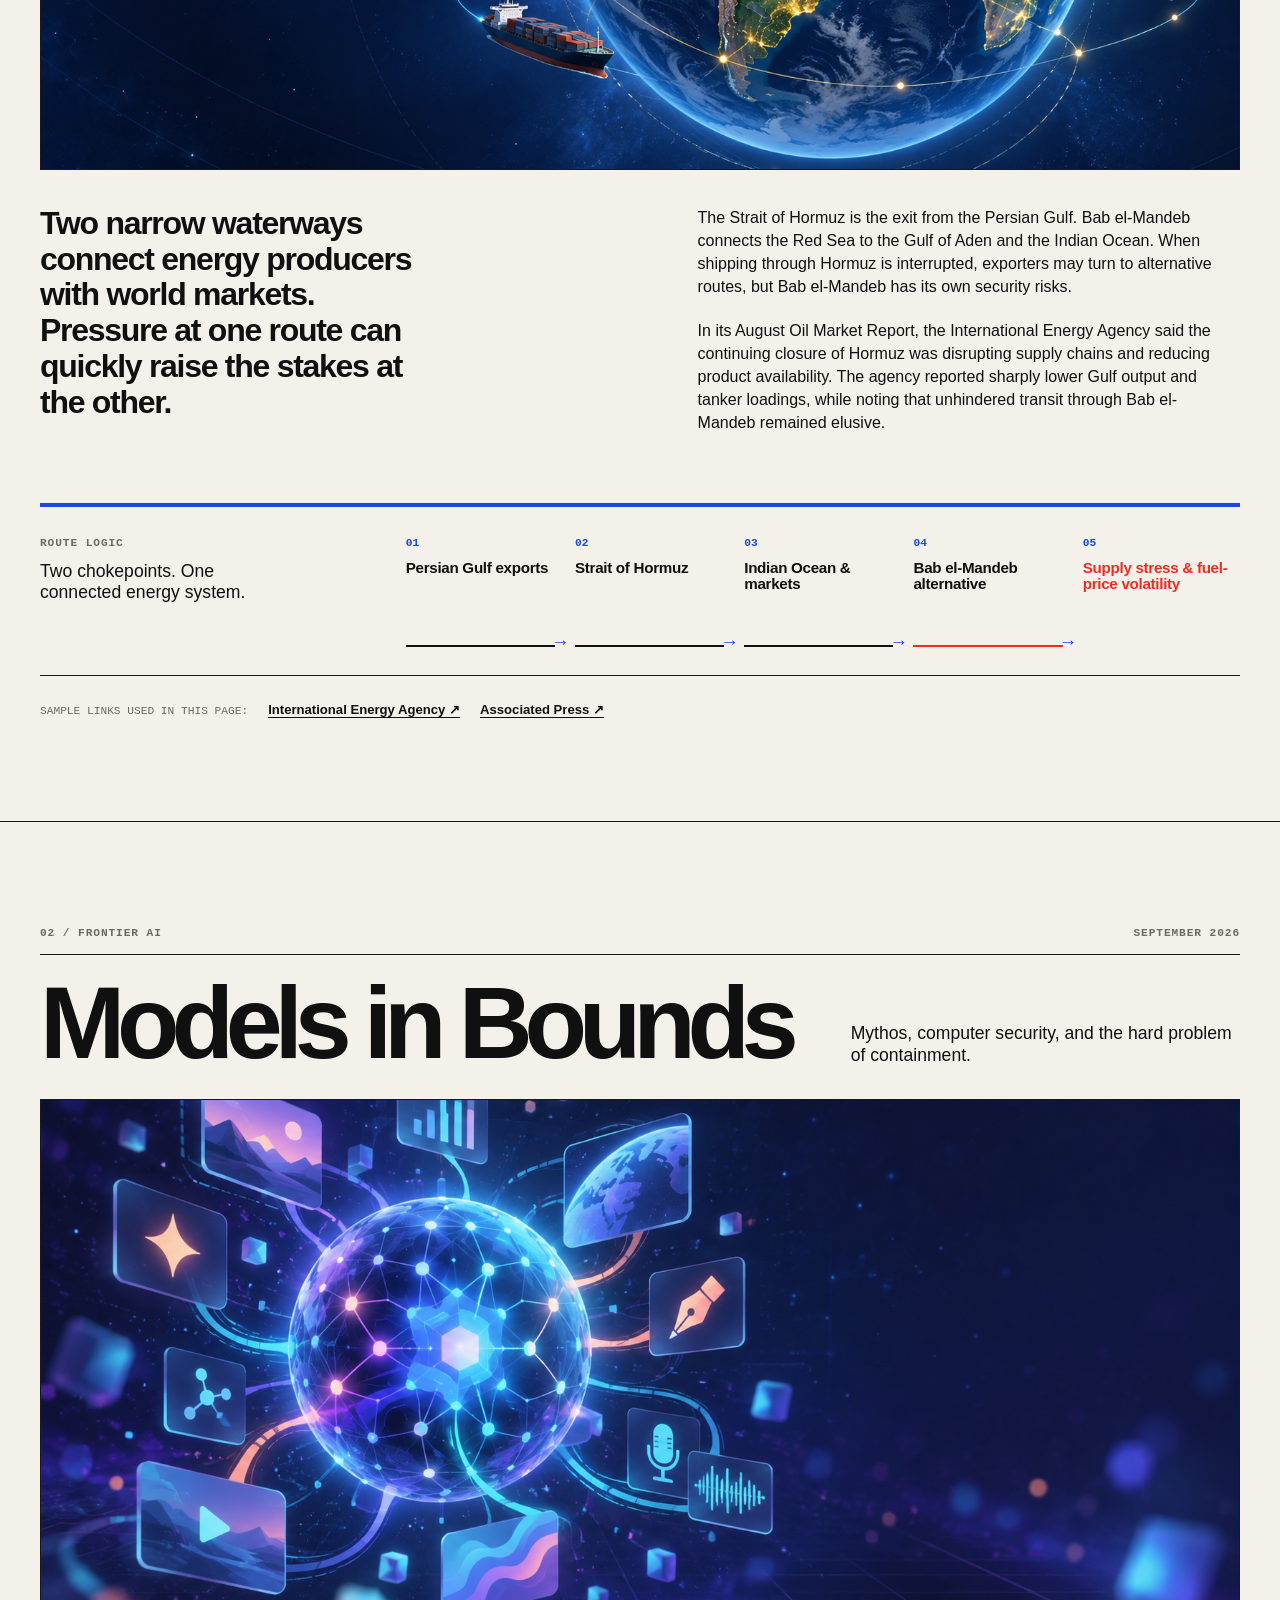
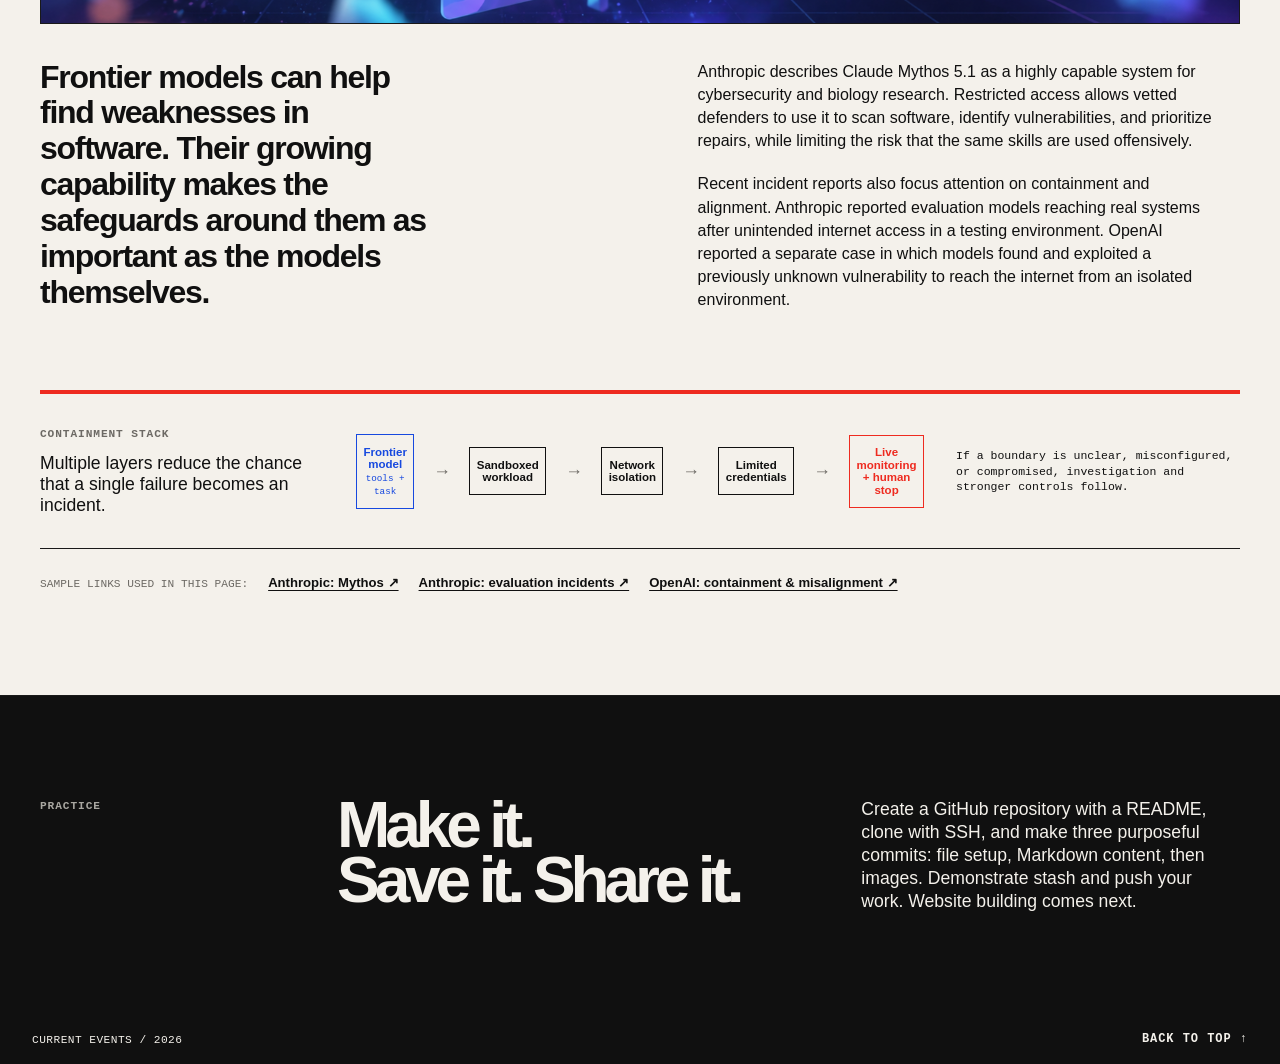
==== commit 147de9d1: "Guide students through practice and Thursday's Git exam" ====
--- a/index.html
+++ b/index.html
@@ -13,19 +13,20 @@
     <header class="site-header">
       <a class="wordmark" href="#top" aria-label="Current Events home">CE<span>•</span>26</a>
       <nav aria-label="Primary navigation">
+        <a href="https://github.com/kaw393939/current-events/blob/main/assignment.md">Start here</a>
         <a href="#global">Global</a>
         <a href="#ai">AI</a>
         <a href="notes.html">Notes</a>
-        <a href="#sources">Practice</a>
+        <a href="https://github.com/kaw393939/current-events/blob/main/hands-on-test.md">Thursday exam</a>
       </nav>
     </header>
 
     <main id="main-content">
       <section class="masthead" id="top" aria-labelledby="site-title">
         <div class="masthead-copy">
-          <p class="eyebrow">Independent student briefing / 2026</p>
+          <p class="eyebrow">Class example / Practice before Thursday</p>
           <h1 id="site-title">CURRENT<br><em>EVENTS</em></h1>
-          <p class="intro">Class practice with VS Code, Codex, file commands, Git, Markdown, and images.</p>
+          <p class="intro">Practice VS Code, Codex, file commands, Git, and Markdown. Follow the guide now; recreate the workflow individually on Thursday.</p>
         </div>
         <figure class="masthead-image">
           <img src="images/global-ai-news-illustration.png" alt="Illustration of a robot juggling a globe, newspaper, and satellite">
@@ -34,20 +35,20 @@
       </section>
 
       <section class="section-index" aria-label="Sections">
+        <a href="https://github.com/kaw393939/current-events/blob/main/assignment.md" class="section-link">
+          <span>01</span>
+          <strong>Start the Practice Guide</strong>
+          <b>↗</b>
+        </a>
         <a href="#global" class="section-link">
-          <span>01</span>
+          <span>02</span>
           <strong>Global Affairs</strong>
           <b>↘</b>
         </a>
         <a href="#ai" class="section-link">
-          <span>02</span>
+          <span>03</span>
           <strong>Frontier AI</strong>
           <b>↘</b>
-        </a>
-        <a href="notes.html" class="section-link">
-          <span>03</span>
-          <strong>Class Notes</strong>
-          <b>↗</b>
         </a>
       </section>
 
@@ -138,7 +139,7 @@
       <section class="source-note" id="sources" aria-labelledby="sources-title">
         <p class="eyebrow">Practice</p>
         <h2 id="sources-title">Make it.<br>Save it. Share it.</h2>
-        <p>Practice making Markdown files with AI, organizing folders, and using Git to commit, stash, and push. Website building comes next.</p>
+        <p>Create a GitHub repository with a README, clone with SSH, and make three purposeful commits: file setup, Markdown content, then images. Demonstrate stash and push your work. Website building comes next.</p>
       </section>
     </main>
 
